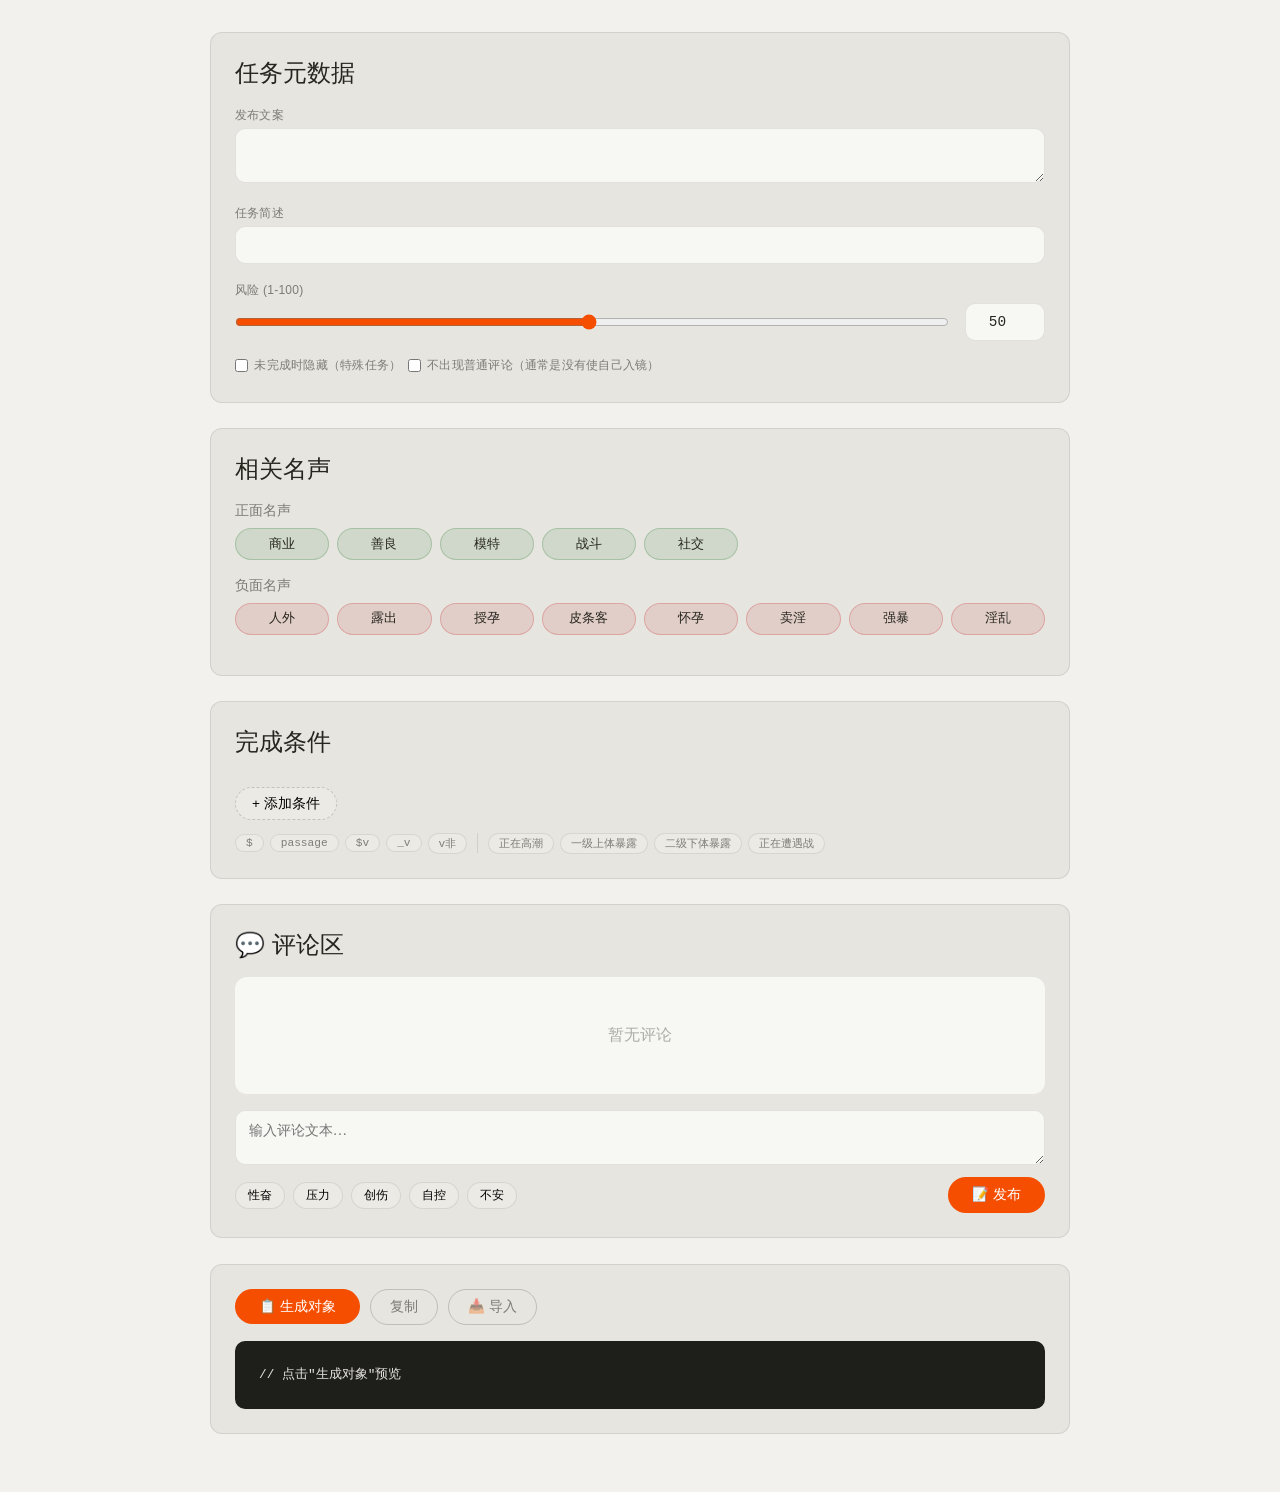
==== Website/tasks/index.html @ 2a49299a "【3.82】Yenotes现在可以修改自定义头像并同步更改头像和名字，可以自由发布文字文章内容，加入了息屏时电量的显示等。 【3.82】Yenotes现在可以修改自定义头像并同步更改头像和名字。Yen" ====
<!DOCTYPE html>
<html lang="zh-CN">
<head>
    <meta charset="UTF-8">
    <meta name="viewport" content="width=device-width, initial-scale=1.0, viewport-fit=cover">
    <title>DoL · 摄像任务编辑器</title>
    <link rel="stylesheet" href="styles.css">
</head>
<body>
    <div class="app">
        <div class="card">
            <div class="card-header"><h2>任务元数据</h2></div>
            <div><label>发布文案</label><textarea id="taskMsg" rows="2"></textarea></div>
            <div class="mt-3"><label>任务简述</label><input id="taskDesc"></div>
            <div class="mt-3"><label>风险 (1-100)</label>
                <div class="slider-group">
                    <input type="range" id="riskSlider" min="1" max="100" value="50">
                    <input type="number" id="riskInput" class="risk-value" min="1" max="100" value="50">
                </div>
            </div>
            <div class="flex-row mt-3 horizontal-check">
                <label><input type="checkbox" id="hideCheck"> 未完成时隐藏（特殊任务）</label>
                <label><input type="checkbox" id="uncommonCheck"> 不出现普通评论（通常是没有使自己入镜）</label>
            </div>
        </div>

        <div class="card">
            <div class="card-header"><h2>相关名声</h2></div>
            <div class="fame-section">
                <h3>正面名声</h3>
                <div class="fame-grid" id="famePositive"></div>
            </div>
            <div class="fame-section">
                <h3>负面名声</h3>
                <div class="fame-grid" id="fameNegative"></div>
            </div>
            <input type="hidden" id="famesHidden">
        </div>

        <div class="card">
            <div class="card-header"><h2>完成条件</h2></div>
            <div id="conditionsList" class="kv-list"></div>
            <button class="add-btn mt-2" id="addConditionBtn">+ 添加条件</button>
            <div class="flex-row mt-2" style="gap:6px;">
                <button class="quick-key-btn" data-key="$" data-value="() => { return |*| }" data-action="cursor">$</button>
                <button class="quick-key-btn" data-key="passage" data-action="focus">passage</button>
                <button class="quick-key-btn" data-key="$v" data-action="select" data-select="v">$v</button>
                <button class="quick-key-btn" data-key="_v" data-action="select" data-select="v">_v</button>
                <button class="quick-key-btn" data-key="v非" data-action="select" data-select="v">v非</button>
                <span class="quick-separator"></span>
                <button class="quick-key-btn" data-key="$havingOrgasm" data-value="true">正在高潮</button>
                <button class="quick-key-btn" data-key="exposed" data-value="1">一级上体暴露</button>
                <button class="quick-key-btn" data-key="exposed" data-value="2">二级下体暴露</button>
                <button class="quick-key-btn" data-key="combat" data-value="1">正在遭遇战</button>
            </div>
        </div>

        <div class="card">
            <div class="card-header"><h2>💬 评论区</h2></div>
            <div class="comment-section" id="commentSection">
                <div id="commentList"></div>
            </div>
            <div class="input-area">
                <div class="reply-indicator" id="replyIndicator" style="display:none;">
                    ↩️ 回复 <strong id="replyTargetName"></strong>
                    <button class="cancel-reply-btn" id="cancelReplyBtn">✕</button>
                </div>
                <textarea id="commentInput" rows="2" placeholder="输入评论文本…"></textarea>
                <div class="flex-row" style="justify-content:space-between; margin-top:8px;">
                    <div class="effect-bar" id="effectBar"></div>
                    <div class="flex-row">
                        <button class="btn-outline" id="cancelReplyBtn2" style="display:none;">取消回复</button>
                        <button class="btn-primary" id="publishBtn">📝 发布</button>
                    </div>
                </div>
            </div>
        </div>

        <div class="card export-area">
            <div class="flex-row">
                <button class="btn-primary" id="exportBtn">📋 生成对象</button>
                <button class="btn-outline" id="copyBtn">复制</button>
                <button class="btn-outline" id="importBtn">📥 导入</button>
            </div>
            <pre id="outputPreview" class="mt-3">// 点击"生成对象"预览</pre>
        </div>
    </div>

    <!-- 编辑模态框 -->
    <div id="editModal" class="modal-overlay" style="display:none;">
        <div class="modal-card">
            <h3 id="editModalTitle">✏️ 编辑评论</h3>
            <div><label>文本</label><textarea id="editText" rows="2"></textarea></div>
            <div class="mt-2"><label>影响标签</label><div id="editEffectPanel"></div></div>
            <div class="mt-2" id="editCondBlock">
                <label>条件 (箭头函数)</label>
                <input id="editCond">
                <div class="flex-row mt-2 horizontal-check">
                    <label><input type="checkbox" id="editEnableElse"> 启用否条件评论</label>
                </div>
            </div>
            <div id="editCondReadonly" style="display:none;" class="mt-2">
                <label>条件说明</label>
                <div style="padding:0.6rem;background:var(--bg-lighter);border-radius:8px;font-size:0.8rem;color:var(--text-secondary);" id="readonlyCondText"></div>
            </div>
            <div class="flex-row mt-3" style="justify-content:space-between;">
                <button class="btn-outline" id="editDeleteBtn">🗑️ 删除</button>
                <div class="flex-row">
                    <button class="btn-outline" id="editCancelBtn">取消</button>
                    <button class="btn-primary" id="editConfirmBtn">确认</button>
                </div>
            </div>
        </div>
    </div>

    <!-- 自定义确认框 -->
    <div id="confirmModal" class="modal-overlay" style="display:none;">
        <div class="modal-card" style="max-width:360px; text-align:center;">
            <p id="confirmMessage" style="margin-bottom:1.5rem; font-size:1rem;"></p>
            <div class="flex-row" style="justify-content:center; gap:12px;">
                <button class="btn-outline" id="confirmCancel">取消</button>
                <button class="btn-primary" id="confirmOk">确定</button>
            </div>
        </div>
    </div>

    <!-- 导入模态框 -->
    <div id="importModal" class="modal-overlay" style="display:none;">
        <div class="modal-card">
            <h3>📥 导入对象数据</h3>
            <textarea id="importJson" rows="15" placeholder="粘贴 JSON 数据..."></textarea>
            <div class="flex-row mt-3" style="justify-content:flex-end; gap:12px;">
                <button class="btn-outline" id="importCancel">取消</button>
                <button class="btn-primary" id="importConfirm">反推填充</button>
            </div>
        </div>
    </div>

    <!-- Toast -->
    <div id="toast" class="toast"></div>

    <script src="script.js"></script>
</body>
</html>
---- Website/tasks/styles.css ----
:root {
    --bg-page: #f2f1ed;
    --bg-surface: #e6e5e0;
    --bg-surface-light: #ebeae5;
    --bg-lighter: #f7f7f4;
    --text-primary: #26251e;
    --text-secondary: rgba(38, 37, 30, 0.55);
    --text-tertiary: rgba(38, 37, 30, 0.35);
    --accent: #f54e00;
    --accent-hover: #cf2d56;
    --positive: #2e7d32;
    --negative: #c62828;
    --border-light: oklab(0.263 -0.002 0.012 / 0.1);
    --border-medium: oklab(0.263 -0.002 0.012 / 0.2);
    --shadow-card: 0 28px 70px rgba(0,0,0,0.14), 0 14px 32px rgba(0,0,0,0.1), 0 0 0 1px oklab(0.263 -0.002 0.012 / 0.1);
    --radius: 12px;
}

* {
    margin: 0;
    padding: 0;
    box-sizing: border-box;
}

body {
    background: var(--bg-page);
    color: var(--text-primary);
    font-family: 'Georgia', 'Times New Roman', ui-serif, serif;
    padding: 2rem 1rem;
    min-height: 100vh;
    display: flex;
    flex-direction: column;
    align-items: center;
}

.app {
    max-width: 860px;
    width: 100%;
    margin: 0 auto;
}

.header h1 {
    font-family: 'Inter', system-ui, sans-serif;
    font-size: 2.4rem;
    font-weight: 400;
    letter-spacing: -0.04em;
    margin-bottom: 0.3rem;
}

.header .sub {
    font-size: 0.95rem;
    color: var(--text-secondary);
    border-left: 4px solid var(--accent);
    padding-left: 1rem;
}

.card {
    background: var(--bg-surface);
    border-radius: var(--radius);
    border: 1px solid var(--border-light);
    padding: 1.5rem;
    margin-bottom: 1.6rem;
    transition: box-shadow 0.2s;
}

.card:hover {
    box-shadow: var(--shadow-card);
}

.card-header {
    display: flex;
    justify-content: space-between;
    align-items: baseline;
    margin-bottom: 1rem;
}

.card-header h2 {
    font-family: 'Inter', sans-serif;
    font-size: 1.5rem;
    font-weight: 400;
}

label {
    font-family: 'Inter', sans-serif;
    font-size: 0.75rem;
    text-transform: uppercase;
    letter-spacing: 0.02em;
    color: var(--text-secondary);
    margin-bottom: 0.25rem;
    display: inline-flex;
    align-items: center;
    gap: 0.4rem;
}

input, textarea, select {
    font-family: inherit;
    background: var(--bg-lighter);
    border: 1px solid var(--border-light);
    border-radius: 10px;
    padding: 0.6rem 0.8rem;
    width: 100%;
    color: var(--text-primary);
    font-size: 0.9rem;
}

input:focus, textarea:focus {
    outline: none;
    border-color: var(--border-medium);
    box-shadow: 0 4px 16px rgba(0,0,0,0.05);
}

.slider-group {
    display: flex;
    gap: 1rem;
    align-items: center;
}

.slider-group input[type=range] {
    flex: 1;
    accent-color: var(--accent);
}

.risk-value {
    width: 80px;
    text-align: center;
    font-family: monospace;
}

.fame-section {
    margin-bottom: 1rem;
}

.fame-section h3 {
    font-size: 0.9rem;
    font-weight: 400;
    margin-bottom: 0.5rem;
    color: var(--text-secondary);
}

.fame-grid {
    display: grid;
    grid-template-columns: repeat(auto-fill, minmax(90px, 1fr));
    gap: 0.5rem;
}

.fame-chip {
    background: var(--bg-lighter);
    border: 1px solid var(--border-light);
    border-radius: 999px;
    padding: 0.4rem 0.5rem;
    text-align: center;
    font-family: 'Inter', sans-serif;
    font-size: 0.8rem;
    cursor: pointer;
    transition: all 0.15s;
    user-select: none;
}

.fame-chip.positive {
    background: rgba(46, 125, 50, 0.12);
    border-color: rgba(46, 125, 50, 0.25);
}

.fame-chip.negative {
    background: rgba(198, 40, 40, 0.12);
    border-color: rgba(198, 40, 40, 0.25);
}

.fame-chip.selected.positive {
    background: var(--positive);
    color: #fff;
    border-color: var(--positive);
}

.fame-chip.selected.negative {
    background: var(--negative);
    color: #fff;
    border-color: var(--negative);
}

.kv-list {
    display: flex;
    flex-direction: column;
    gap: 0.5rem;
    margin-top: 0.5rem;
}

.kv-row {
    display: flex;
    gap: 0.5rem;
    align-items: center;
}

.kv-row input {
    flex: 1;
}

.icon-btn {
    background: var(--bg-surface-light);
    border: 1px solid var(--border-light);
    border-radius: 8px;
    width: 34px;
    height: 34px;
    display: inline-flex;
    align-items: center;
    justify-content: center;
    font-size: 1.1rem;
    cursor: pointer;
    color: var(--text-secondary);
    flex-shrink: 0;
}

.icon-btn:hover {
    background: #fff;
    border-color: var(--border-medium);
    color: var(--accent-hover);
}

.add-btn {
    background: var(--bg-surface-light);
    border: 1px dashed var(--border-medium);
    border-radius: 999px;
    padding: 0.4rem 1rem;
    font-family: 'Inter', sans-serif;
    font-size: 0.85rem;
    cursor: pointer;
    display: inline-flex;
    align-items: center;
    gap: 6px;
    transition: all 0.15s;
}

.add-btn:hover {
    background: #fff;
    border-style: solid;
    color: var(--text-primary);
}

.btn-primary {
    background: var(--accent);
    color: #fff;
    border: none;
    border-radius: 999px;
    padding: 0.55rem 1.5rem;
    font-family: 'Inter', sans-serif;
    font-size: 0.85rem;
    font-weight: 500;
    cursor: pointer;
    transition: all 0.15s;
}

.btn-primary:hover {
    background: #e04400;
    box-shadow: 0 4px 16px rgba(245, 78, 0, 0.25);
}

.btn-outline {
    background: transparent;
    color: var(--text-secondary);
    border: 1px solid var(--border-medium);
    border-radius: 999px;
    padding: 0.5rem 1.2rem;
    font-family: 'Inter', sans-serif;
    font-size: 0.85rem;
    cursor: pointer;
    transition: all 0.15s;
}

.btn-outline:hover {
    background: #fff;
    color: var(--text-primary);
    border-color: var(--accent);
}

.quick-key-btn {
    background: var(--bg-surface-light);
    border: 1px solid var(--border-light);
    border-radius: 16px;
    padding: 2px 10px;
    font-family: monospace;
    font-size: 0.7rem;
    cursor: pointer;
    color: var(--text-secondary);
    transition: all 0.15s;
    white-space: nowrap;
}
.quick-key-btn:hover {
    background: #fff;
    border-color: var(--accent);
    color: var(--accent);
}
.quick-separator {
    display: inline-block;
    width: 1px;
    height: 20px;
    background: var(--border-light);
    margin: 0 4px;
    vertical-align: middle;
}

.comment-section {
    background: var(--bg-lighter);
    border-radius: var(--radius);
    padding: 1rem;
}

.comment-item {
    display: flex;
    gap: 10px;
    padding: 0.7rem 0.5rem;
    border-bottom: 1px solid var(--border-light);
    border-radius: 8px;
    cursor: pointer;
}

.comment-item:hover {
    background: rgba(245, 78, 0, 0.04);
}

.comment-avatar {
    width: 36px;
    height: 36px;
    border-radius: 50%;
    background: var(--bg-surface);
    border: 1px solid var(--border-light);
    flex-shrink: 0;
    display: flex;
    align-items: center;
    justify-content: center;
    font-size: 0.8rem;
    font-family: 'Courier New', monospace;
    font-weight: bold;
    color: var(--accent);
}

.comment-body {
    flex: 1;
    min-width: 0;
}

.comment-author-row {
    display: flex;
    align-items: center;
    justify-content: space-between;
    margin-bottom: 2px;
}

.comment-author {
    font-family: 'Inter', sans-serif;
    font-size: 0.75rem;
    color: var(--text-secondary);
}

.comment-text {
    font-size: 0.92rem;
    line-height: 1.5;
    word-break: break-word;
}

.effect-badge {
    display: inline-block;
    background: var(--accent);
    color: #fff;
    font-size: 0.7rem;
    border-radius: 12px;
    padding: 1px 8px;
    margin-left: 4px;
    font-family: 'Courier New', monospace;
    vertical-align: middle;
}

.comment-actions {
    display: flex;
    gap: 6px;
    flex-wrap: wrap;
}

.action-btn {
    background: transparent;
    border: 1px solid var(--border-light);
    border-radius: 999px;
    padding: 0.15rem 0.7rem;
    font-family: 'Inter', sans-serif;
    font-size: 0.7rem;
    cursor: pointer;
    color: var(--text-secondary);
    transition: 0.12s;
    white-space: nowrap;
}

.action-btn:hover {
    background: #fff;
    border-color: var(--border-medium);
    color: var(--text-primary);
}

.action-btn.selected {
    background: var(--accent);
    color: #fff;
    border-color: var(--accent);
}

.action-btn.reply:hover {
    color: var(--accent);
    border-color: var(--accent);
}

.action-btn.edit:hover {
    color: #1976d2;
    border-color: #1976d288;
}

.action-btn.delete-btn:hover {
    color: #d32f2f;
    border-color: #d32f2f88;
    background: #fff0f0;
}

.cond-tag {
    display: inline-block;
    background: #fff;
    border: 1px solid var(--accent);
    color: var(--accent);
    border-radius: 999px;
    padding: 0.1rem 0.6rem;
    font-size: 0.65rem;
    font-weight: 500;
    margin-right: 4px;
}

.input-area {
    margin-top: 1rem;
}

.effect-bar {
    display: flex;
    flex-wrap: wrap;
    gap: 8px;
    align-items: center;
}

.effect-cat-btn {
    background: var(--bg-surface-light);
    border: 1px solid var(--border-light);
    border-radius: 20px;
    padding: 4px 12px;
    font-family: 'Inter', sans-serif;
    font-size: 0.75rem;
    cursor: pointer;
    transition: all 0.15s;
    white-space: nowrap;
}

.effect-cat-btn.active, .effect-cat-btn.has-value {
    background: var(--accent);
    color: #fff;
    border-color: var(--accent);
}

.sub-panel {
    position: absolute;
    background: #fff;
    border: 1px solid var(--border-medium);
    border-radius: 10px;
    padding: 6px;
    display: flex;
    gap: 4px;
    flex-wrap: wrap;
    z-index: 20;
    box-shadow: 0 6px 20px rgba(0,0,0,0.1);
    max-width: 240px;
    margin-top: 4px;
}

.sub-option {
    background: var(--bg-lighter);
    border: 1px solid var(--border-light);
    border-radius: 16px;
    padding: 3px 10px;
    font-size: 0.7rem;
    font-family: 'Courier New', monospace;
    cursor: pointer;
    white-space: nowrap;
}

.sub-option.selected {
    background: var(--accent);
    color: #fff;
    border-color: var(--accent);
}

.sub-option:hover {
    background: var(--accent);
    color: #fff;
    border-color: var(--accent);
}

.reply-indicator {
    display: flex;
    align-items: center;
    gap: 8px;
    font-size: 0.8rem;
    color: var(--accent);
    margin-bottom: 6px;
}

.cancel-reply-btn {
    background: none;
    border: none;
    color: var(--text-tertiary);
    cursor: pointer;
    font-size: 1rem;
}

.cancel-reply-btn:hover {
    color: #d32f2f;
}

.modal-overlay {
    position: fixed;
    top: 0;
    left: 0;
    width: 100%;
    height: 100%;
    background: rgba(38,37,30,0.35);
    backdrop-filter: blur(4px);
    display: flex;
    align-items: center;
    justify-content: center;
    z-index: 1000;
    animation: fadeIn 0.2s;
}

@keyframes fadeIn {
    from { opacity: 0; }
    to { opacity: 1; }
}

.modal-card {
    background: var(--bg-page);
    border-radius: 18px;
    max-width: 580px;
    width: 92%;
    max-height: 85vh;
    overflow-y: auto;
    padding: 1.8rem;
    box-shadow: var(--shadow-card);
}

.modal-card h3 {
    font-family: 'Inter', sans-serif;
    font-weight: 400;
    font-size: 1.2rem;
    margin-bottom: 1rem;
}

.export-area pre {
    background: #1e1e1a;
    color: #e6e5e0;
    padding: 1.5rem;
    border-radius: 10px;
    font-family: 'Courier New', 'Consolas', monospace;
    font-size: 0.8rem;
    overflow-x: auto;
    line-height: 1.6;
    white-space: pre-wrap;
    word-break: break-all;
}

.flex-row {
    display: flex;
    gap: 10px;
    flex-wrap: wrap;
    align-items: center;
}

.mt-2 { margin-top: 0.8rem; }
.mt-3 { margin-top: 1rem; }

.horizontal-check {
    display: flex;
    align-items: center;
    gap: 0.4rem;
    font-family: 'Inter', sans-serif;
    font-size: 0.8rem;
    color: var(--text-secondary);
    white-space: nowrap;
}

/* Toast 提示 */
.toast {
    position: fixed;
    top: 20px;
    right: 20px;
    background: var(--accent);
    color: #fff;
    padding: 0.7rem 1.5rem;
    border-radius: 30px;
    font-family: 'Inter', sans-serif;
    font-size: 0.85rem;
    opacity: 0;
    transform: translateY(-20px);
    transition: opacity 0.25s, transform 0.25s;
    pointer-events: none;
    z-index: 9999;
}
.toast.show {
    opacity: 1;
    transform: translateY(0);
}

/* 移动端适配 */
@media (max-width: 600px) {
    .comment-avatar {
        display: none;
    }

    .comment-item {
        flex-direction: column;
        padding-left: 0.5rem;
    }

    .comment-author-row {
        flex-direction: column;
        align-items: flex-start;
    }

    .comment-actions {
        margin-top: 4px;
    }

    .comment-item.reply-item,
    .comment-item.else-item {
        margin-left: 0.8rem !important;
    }

    .comment-item .comment-body {
        width: 100%;
    }
}
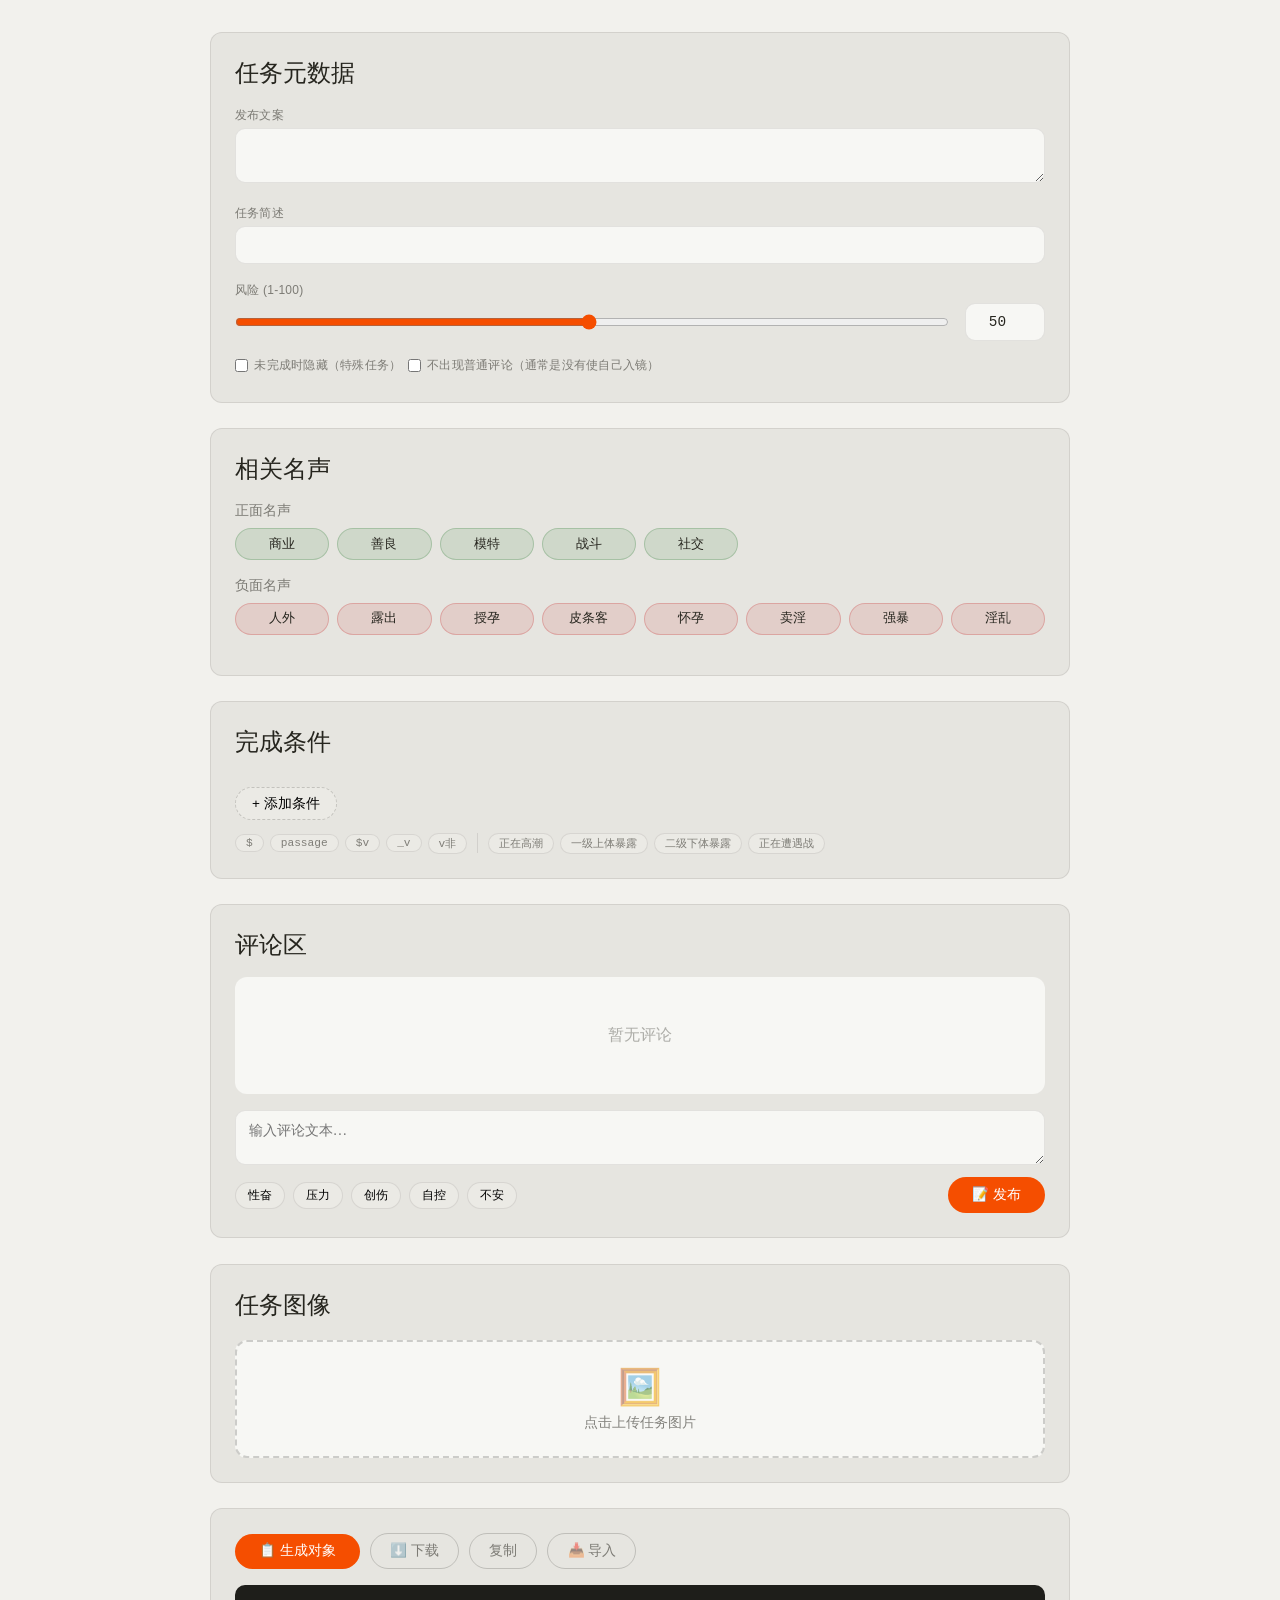
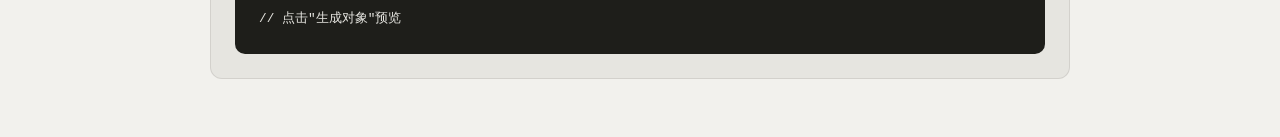
==== commit cc765733: "【3.84b】加入了应用商店，加入了导入脚本的实验性功能，现在可以导入自定义摄像任务，前往 https://dol.alseece.top/tasks/ 以创建你的任务文件并下载到本地手动加载。多个任" ====
--- a/Website/tasks/index.html
+++ b/Website/tasks/index.html
@@ -56,7 +56,7 @@
         </div>
 
         <div class="card">
-            <div class="card-header"><h2>💬 评论区</h2></div>
+            <div class="card-header"><h2>评论区</h2></div>
             <div class="comment-section" id="commentSection">
                 <div id="commentList"></div>
             </div>
@@ -76,9 +76,26 @@
             </div>
         </div>
 
+        <div class="card">
+            <div class="card-header"><h2>任务图像</h2></div>
+            <!-- 图像上传区域 -->
+            <div class="image-upload-section">
+                <div class="image-upload-area" id="imageUploadArea">
+                    <div class="image-upload-placeholder" id="imagePlaceholder">
+                        <span class="upload-icon">🖼️</span>
+                        <span class="upload-text">点击上传任务图片</span>
+                    </div>
+                    <img id="imagePreview" class="image-preview" style="display:none;" alt="任务图片预览">
+                    <button class="btn-outline image-remove-btn" id="imageRemoveBtn" style="display:none;">✕ 移除图片</button>
+                    <input type="file" id="imageInput" accept="image/*" style="display:none;">
+                </div>
+            </div>
+        </div>
+
         <div class="card export-area">
             <div class="flex-row">
                 <button class="btn-primary" id="exportBtn">📋 生成对象</button>
+                <button class="btn-outline" id="downloadBtn">⬇️ 下载</button>
                 <button class="btn-outline" id="copyBtn">复制</button>
                 <button class="btn-outline" id="importBtn">📥 导入</button>
             </div>
--- a/Website/tasks/styles.css
+++ b/Website/tasks/styles.css
@@ -609,6 +609,75 @@
     transform: translateY(0);
 }
 
+/* 图像上传区域 */
+.image-upload-section {
+    margin-top: 1.2rem;
+}
+
+.image-upload-area {
+    border: 2px dashed var(--border-medium);
+    border-radius: 12px;
+    padding: 1.5rem;
+    text-align: center;
+    cursor: pointer;
+    transition: all 0.2s;
+    position: relative;
+    min-height: 100px;
+    display: flex;
+    flex-direction: column;
+    align-items: center;
+    justify-content: center;
+    gap: 8px;
+    background: var(--bg-lighter);
+}
+
+.image-upload-area:hover {
+    border-color: var(--accent);
+    background: rgba(245, 78, 0, 0.04);
+}
+
+.image-upload-area.has-image {
+    padding: 1rem;
+    cursor: default;
+}
+
+.image-upload-area.has-image:hover {
+    background: var(--bg-lighter);
+}
+
+.image-upload-placeholder {
+    display: flex;
+    flex-direction: column;
+    align-items: center;
+    gap: 6px;
+    color: var(--text-secondary);
+    font-family: 'Inter', sans-serif;
+    font-size: 0.85rem;
+    pointer-events: none;
+}
+
+.upload-icon {
+    font-size: 2.2rem;
+    pointer-events: none;
+}
+
+.upload-text {
+    pointer-events: none;
+}
+
+.image-preview {
+    max-width: 100%;
+    max-height: 240px;
+    border-radius: 8px;
+    object-fit: contain;
+    box-shadow: 0 2px 12px rgba(0,0,0,0.08);
+}
+
+.image-remove-btn {
+    margin-top: 4px;
+    font-size: 0.8rem;
+}
+
 /* 移动端适配 */
 @media (max-width: 600px) {
     .comment-avatar {
